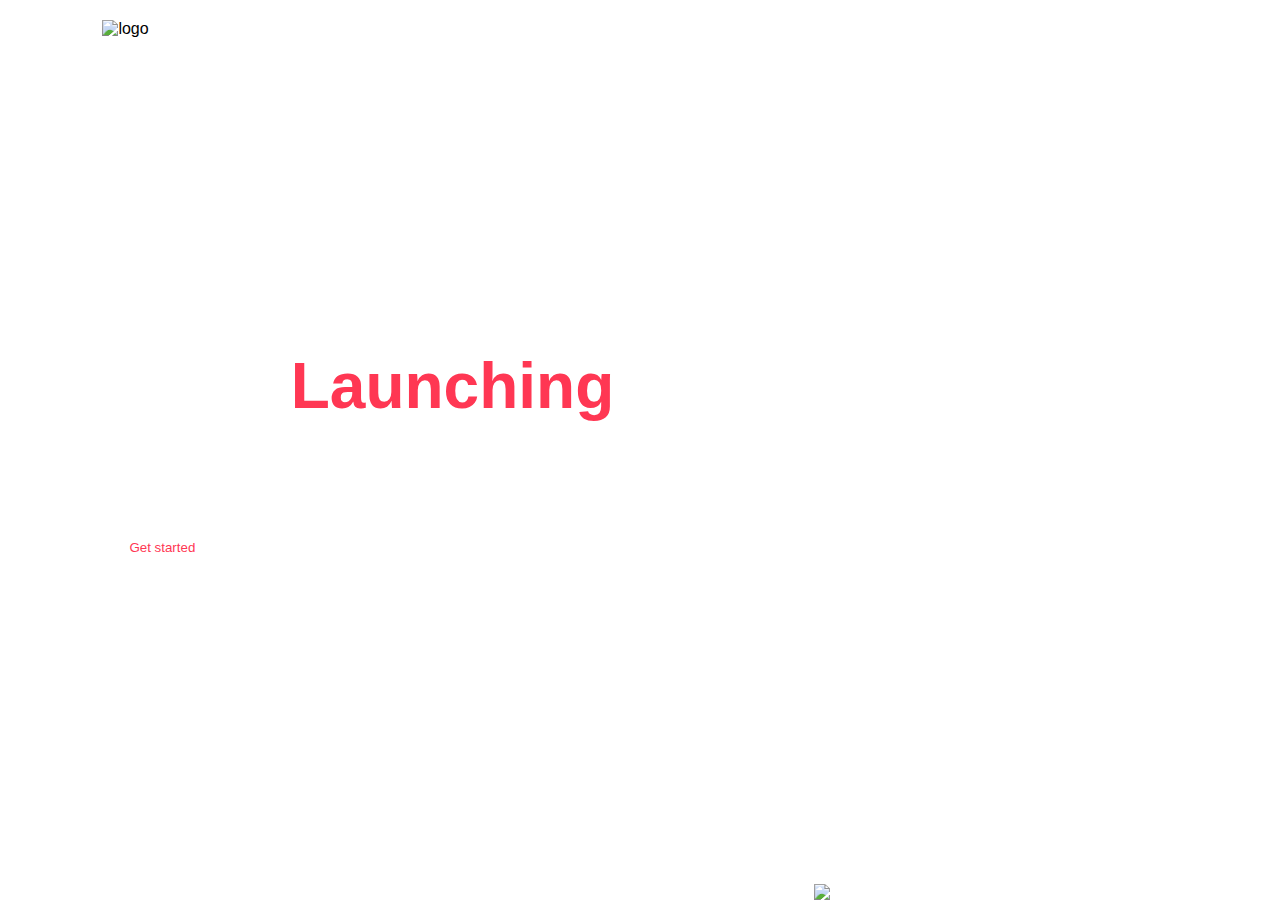
==== web/index.html @ ea507021 "import dart app inside local respo" ====
<!DOCTYPE html>
<html lang="en">
<head>
  <meta charset="UTF-8">
  <meta name="viewport" content="width=device-width, initial-scale=1.0">
  <title>Coming Soon</title>
  <link rel="stylesheet" href="style.css">
</head>
<body>

  <div class="container">
    <img src="./images/logo1.png" class="logo" alt="logo">

    <div class="content">
      <p>Website Is Under Maintenance</p>
      <h1>We're <span id="content-launch">Launching</span>  Soon</h1>
      <div class="launch-time">
        <div>
          <p id="days">00</p>
          <span id="content-span">Days</span>
        </div>

        <div>
          <p id="hours">00</p>
          <span id="content-span">Hours</span>
        </div>

        <div>
          <p id="minutes">00</p>
          <span id="content-span">Minutes</span>
        </div>

        <div>
          <p id="seconds">00</p>
          <span id="content-span">Seconds</span>
        </div>
      </div>
      <button type="button"> <a href="login.html" class="getstarted">Get started</a> <img src="./images/Untitled.png" alt=""></button>
    </div>
    <img src="./images/rocket.png" class="rocket">
  </div>
  
  <script>
    var countDownDate = new Date("March 5, 2024 00:00:00").getTime();
    var x = setInterval(function(){
      var now = new Date().getTime();
      var distance = countDownDate - now;

      var days = Math.floor(distance / (1000 * 60 * 60 * 24));
      var hours = Math.floor((distance % (1000 * 60 * 60 * 24)) / (1000 * 60 * 60));
      var minutes = Math.floor((distance % (1000 * 60 * 60)) / (1000 * 60));
      var seconds = Math.floor((distance % (1000 * 60)) / 1000);

      document.getElementById("days").innerHTML = days;
      document.getElementById("hours").innerHTML = hours;
      document.getElementById("minutes").innerHTML = minutes;
      document.getElementById("seconds").innerHTML = seconds;
      
      if(distance < 0){
        clearInterval(x);
      document.getElementById("days").innerHTML = "00";
      document.getElementById("hours").innerHTML = "00";
      document.getElementById("minutes").innerHTML = "00";
      document.getElementById("seconds").innerHTML = "00";
      }

    }, 1000);


  </script>


</body>
</html>
---- web/style.css ----
* {
  margin: 0;
  padding: 0;
  font-family: 'Poppins', sans-serif;
}

@font-face {
  font-family: Poppins;
  src: url(./font/Poppins/Poppins-Regular.ttf) format('ttf');
}

.container {
  width: 85vw;
  height: 100vh;
  background-image: url(./images/sandro-katalina-k1bO_VTiZSs-unsplash.jpg);
  background-position: center;
  background-size: cover;
  padding: 0 8%;
  position: relative;
}

.logo {
  width: 120px;
  padding: 20px 0;
  cursor: pointer;
}

.content {
  top: 50%;
  position: absolute;
  transform: translateY(-50%);
  color: #fff;
}

.content h1 {
  font-size: 64px;
  font-weight: 600;
}

.content h1 span {
  color: #ff3753;
}

.content button {
  background: transparent;
  border: 2px solid #fff;
  padding: 12px 25px;
  color: #fff;
  display: flex;
  align-items: center;
  margin-top: 30px;
  cursor: pointer;
}

.content button img {
  width: 15px;
  margin-left: 10px;
}

.launch-time {
  display: flex;
}

.launch-time div {
  flex-basis: 100px;
}

.launch-time div p {
  font-size: 60px;
  margin-bottom: -14px;
}

.rocket {
   width: 350px;
   position: absolute;
   right: 10%;
   bottom: 0;
   animation: rocket 4s linear infinite;
}

@keyframes rocket{
    0%{
      bottom: 0;
      opacity: 0;
    }
    100%{
      bottom: 105%;
      opacity: 1;
    }
}

.getstarted {
  text-decoration: none;
  color: #ff3753;
}

.getstarted:hover {
  color: #fff;
}

.here {
  height: 100%;
  width: 100%;
  background-image: linear-gradient(rgba(0,0,0,0.4),rgba(0,0,0,0.4)),url(./images/jr-korpa-9XngoIpxcEo-unsplash.jpg);
  background-position: center;
  background-size: cover;
  position: absolute;
}

.form-box {
  width: 380px;
  height: 480px;
  position: relative;
  margin: 6% auto;
  background: #FFF;
  padding: 5px;
}

.button-box {
  width: 220px;
  margin: 35px auto;
  position: relative;
  box-shadow: 0 0 20px 9px #ff61241f;
  border-radius: 30px;
}

.toggle-btn {
  padding: 10px 30px;
  cursor: pointer;
  background: transparent;
  border: 0;
  outline: none;
  position: relative;
}

#btn {
  top: 0;
  left: 0;
  position: absolute;
  width: 110px;
  height: 100%;
  background: linear-gradient(to right, #ff105f, #ffad06);
  border-radius: 30px;
  transition: .5s;
}

.social-icons {
  margin: 30px auto;
  text-align: center;
}

.social-icons img{
  width: 30px;
  margin: 0 12px;
  box-shadow: 0 0 20px 0 #7f7f7f3d;
  cursor: pointer;
  border-radius: 0%;
}

.input-group {
  top: 180px;
  position: absolute;
  width: 280px;
  transition: .5s;
}

.input-field {
  width: 100%;
  padding: 10px 0;
  margin: 5px 0;
  border-left: 0;
  border-top: 0;
  border-right: 0;
  border-bottom: 1px solid #999;
  outline: none;
  background: transparent;
}

.submit-btn {
  width: 85%;
  padding: 10px 30px;
  cursor: pointer;
  display: block;
  margin: auto;
  background: linear-gradient(to right, #ff105f,#ffad06 );
  border: 0;
  outline: none;
  border-radius: 30px;
}

.check-box {
  margin: 30px 10px 30px 0;
  left: 12px;
}

#chech-box {
  color:  #777;
  font-size: 12px;
  bottom: 68px;
  position: absolute;
  left: 12px;
  /* line-height: 10px; */
}

#body {
  font-family: sans-serif;
  background-color: rgb(26, 22, 22);
}

#login {
  left: 50px;
}

#register {
  left: 450px;
  /* overflow: hidden; */
}
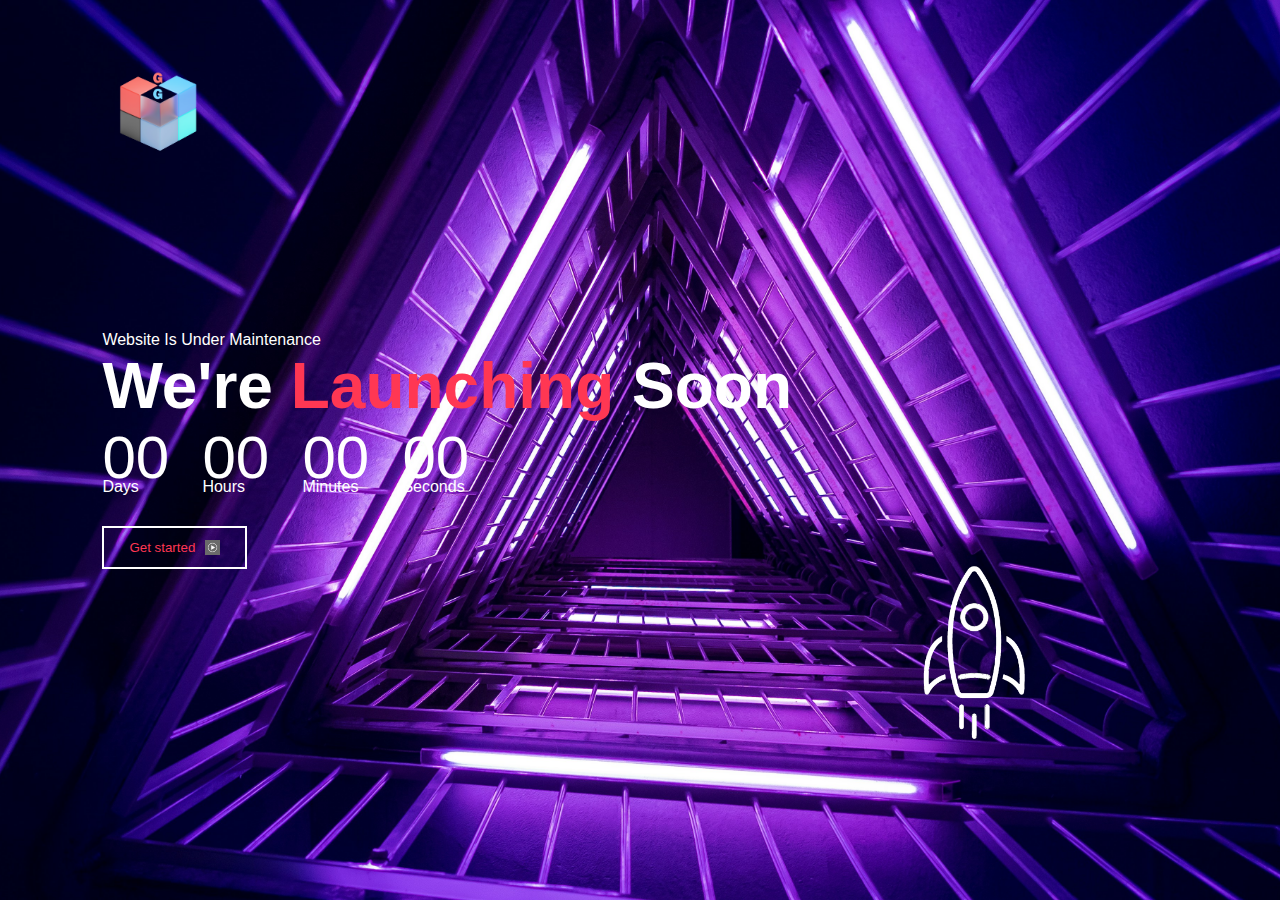
==== commit 2b8c75d0: "establish api connection main.dart file and remove mm folder" ====
--- a/web/index.html
+++ b/web/index.html
@@ -9,7 +9,7 @@
 <body>
 
   <div class="container">
-    <img src="./images/logo1.png" class="logo" alt="logo">
+    <img src="../images/logo1.png" class="logo" alt="logo">
 
     <div class="content">
       <p>Website Is Under Maintenance</p>
@@ -35,9 +35,9 @@
           <span id="content-span">Seconds</span>
         </div>
       </div>
-      <button type="button"> <a href="login.html" class="getstarted">Get started</a> <img src="./images/Untitled.png" alt=""></button>
+      <button type="button"> <a href="login.html" class="getstarted">Get started</a> <img src="../images/Untitled.png" alt=""></button>
     </div>
-    <img src="./images/rocket.png" class="rocket">
+    <img src="../images/rocket.png" class="rocket">
   </div>
   
   <script>
--- a/web/style.css
+++ b/web/style.css
@@ -6,13 +6,13 @@
 
 @font-face {
   font-family: Poppins;
-  src: url(./font/Poppins/Poppins-Regular.ttf) format('ttf');
+  src: url(../font/Poppins/Poppins-Regular.ttf) format('ttf');
 }
 
 .container {
   width: 85vw;
   height: 100vh;
-  background-image: url(./images/sandro-katalina-k1bO_VTiZSs-unsplash.jpg);
+  background-image: url(../images/sandro-katalina-k1bO_VTiZSs-unsplash.jpg);
   background-position: center;
   background-size: cover;
   padding: 0 8%;
@@ -98,7 +98,7 @@
   color: #fff;
 }
 
-.here {
+.hero {
   height: 100%;
   width: 100%;
   background-image: linear-gradient(rgba(0,0,0,0.4),rgba(0,0,0,0.4)),url(./images/jr-korpa-9XngoIpxcEo-unsplash.jpg);
@@ -109,7 +109,7 @@
 
 .form-box {
   width: 380px;
-  height: 480px;
+  height: 540px;
   position: relative;
   margin: 6% auto;
   background: #FFF;
@@ -212,6 +212,6 @@
 }
 
 #register {
-  left: 450px;
+  left: 50px;
   /* overflow: hidden; */
 }